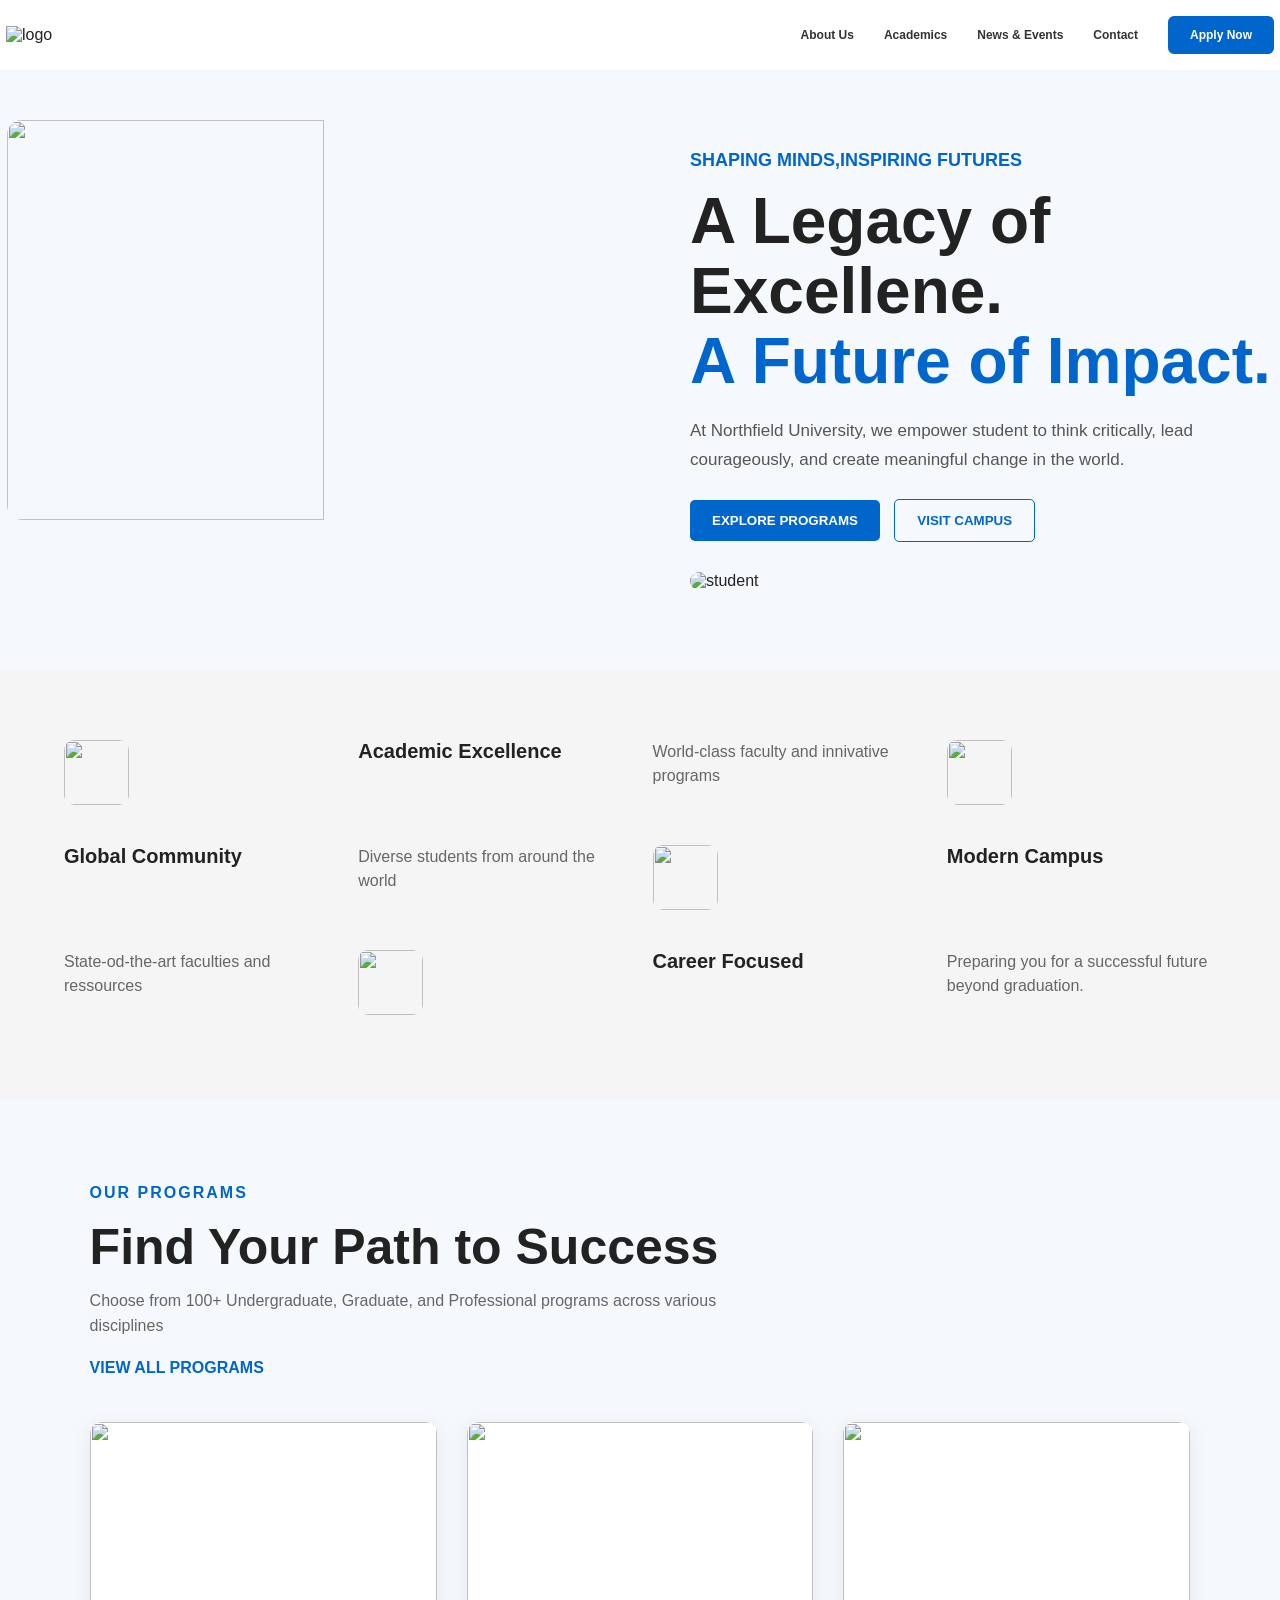
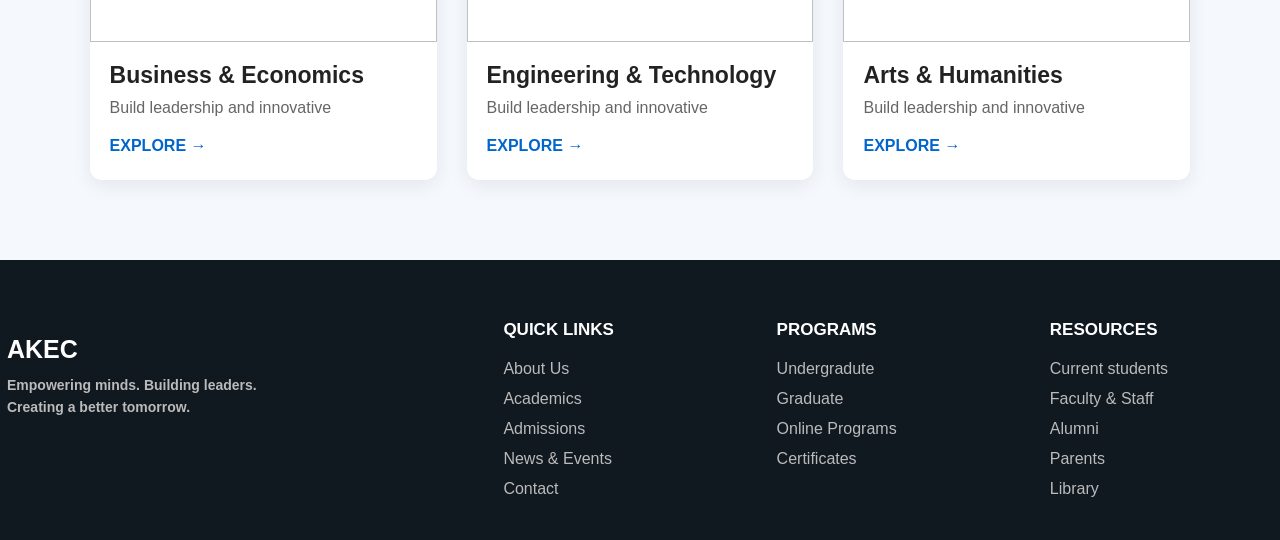
==== homePage.html @ c5a73571 "Add initial HTML and CSS files for college exploration website" ====
<!DOCTYPE html>
<html lang="en">
<head>
  <meta charset="UTF-8">
  <meta name="viewport" content="width=device-width, initial-scale=1.0">
  <title>College Exploration</title>
  <link rel="stylesheet"href="home.css">

</head>
<body>
  <nav>
    <img src="https://www.akgec.ac.in/wp-content/uploads/2019/05/AKGEC_1_0.png" alt="logo">
    <a href="collegeDetailsPage.html">About Us</a>
    <a href="collegeDetailsPage.html">Academics</a>
    <a href="collegeDetailsPage.html">News & Events</a>
    <a href="collegeDetailsPage.html">Contact</a>
    <button>Apply Now</button>
  </nav>

<div>
    <img src="https://www.akgec.ac.in/wp-content/uploads/2021/06/MCA_300X150.jpg" alt="">
   <div id="div1">
    <h4>Shaping Minds,Inspiring futures</h4>
    <h1>A Legacy of Excellene.<span>A Future of Impact.</span></h1>
    <p>
      At Northfield University, we empower student to think critically, lead courageously, and create meaningful change in the world.
    </p>
    <button>EXPLORE PROGRAMS</button>
    <button>VISIT CAMPUS</button>
    <img src="https://sagastudies.com/wp-content/uploads/2023/12/successful-students.webp" alt="student">
   </div>
</div>

   <div id="div2">
    <img src="https://img.magnific.com/premium-vector/minimal-book-icon-logo-vector-illustration-black-color-6_554682-11278.jpg" alt="">
    <h4>Academic Excellence</h4>
    <p>World-class faculty and innivative programs</p>
    
    <img src="https://encrypted-tbn0.gstatic.com/images?q=tbn:ANd9GcQgGgepMJkqxpPR21un-cZi1xj8YK_oWsen30wzfAhtf9WH5ZZxXVnFCBA&s=10" alt="">
    <h4>Global Community</h4>
    <p>Diverse students from around the world</p>

    <img src="https://png.pngtree.com/png-vector/20190214/ourmid/pngtree-vector-bank-icon-png-image_515245.jpg" alt="">
    <h4>Modern Campus</h4>
    <p>State-od-the-art faculties and ressources</p>

    <img src="https://thumbs.dreamstime.com/b/print-223451326.jpg" alt="">
    <h4>Career Focused</h4>
    <p>Preparing you for a successful future beyond graduation.</p>
   </div>
   <div id="div3">
     <div id="div4"> 
       <p>OUR PROGRAMS</p>
   <h1>Find Your Path to Success</h1>
    <p>Choose from 100+ Undergraduate, Graduate, and Professional programs across various disciplines</p>
  <a href="collegeDetailsPage.html">VIEW ALL PROGRAMS</a>
</div>

 <div class="class1">

    <div class="program-card">
        <img src="https://i.pinimg.com/736x/3c/68/b0/3c68b0db393ced9fc3160d3d92e5e106.jpg" alt="">
        <h1>Business & Economics</h1>
        <p>Build leadership and innovative</p>
        <a href="collegeDetailsPage.html">EXPLORE →</a>
    </div>

    <div class="program-card">
       <img src="https://i.pinimg.com/736x/d0/35/6b/d0356bf4da2c2104836989b2c871a918.jpg" alt="">
        <h1>Engineering & Technology</h1>
        <p>Build leadership and innovative</p>
        <a href="collegeDetailsPage.html">EXPLORE →</a>
    </div>

    <div class="program-card">
        <img src="https://i.pinimg.com/736x/26/65/3d/26653d8947cf66b9c0005bf019844806.jpg" alt="">
        <h1>Arts & Humanities</h1>
        <p>Build leadership and innovative</p>
        <a href="collegeDetailsPage.html">EXPLORE →</a>
    </div>

</div>
   </div>

   <footer>
    <div id="div6">
      <div>
        <img src="https://www.akgec.ac.in/wp-content/uploads/2019/05/AKGEC_1_0.png" alt="">
        <h1>AKEC</h1>
        <H5>Empowering minds. Building leaders.<br>Creating a better tomorrow.</H5>
        <img src="https://static.vecteezy.com/system/resources/thumbnails/041/336/156/small/social-media-icons-realistic-social-media-logotype-collection-set-popular-social-media-icons-facebook-instagram-youtube-tiktok-whatsapp-x-free-vector.jpg" alt="">
      </div>

      <div>
        <h3>QUICK LINKS</h3>
        <a href="collegeDetailsPage.html">About Us</a>
        <a href="collegeDetailsPage.html">Academics</a>
        <a href="collegeDetailsPage.html">Admissions</a>
        <a href="collegeDetailsPage.html">News & Events</a>
        <a href="collegeDetailsPage.html">Contact</a>
      </div>

      <div>
        <h3>PROGRAMS</h3>
        <a href="#">Undergradute</a>
        <a href="#">Graduate</a>
        <a href="#">Online Programs</a>
        <a href="#">Certificates</a>
      </div>

      <div>
        <h3>RESOURCES</h3>
        <a href="#">Current students</a>
        <a href="#">Faculty & Staff</a>
        <a href="#">Alumni</a>
        <a href="#">Parents</a>
        <a href="#">Library</a>


      </div>
    </div>
   </footer>
</body>
</html>
---- home.css ----
* {
    margin: 0;
    padding: 0;
    box-sizing: border-box;
}

html {
    scroll-behavior: smooth;
}

body {
    font-family: Arial, Helvetica, sans-serif;
    color: #222;
    background: whitesmoke;
    overflow-x: hidden;
}

img {
    max-width: 100%;
    display: block;
}

a {
    text-decoration: none;
    color: inherit;
}

nav {
    width: 100%;
    min-height: 70px;
    display: flex;
    align-items: center;
    gap: 30px;
    padding: 8px 6px;
    background: #fff;
    box-shadow: 0 2px 10px rgba(0, 0, 0, 0.08);
}

nav img {
    width: 70px;
    height: auto;
    margin-right: auto;
}

nav a {
    font-size: 12px;
    font-weight: 600;
    color: #333;
    transition: 0.3s;
}

nav a:hover {
    color: #0066cc;
}

nav button {
    border: none;
    background: #0066cc;
    color: white;
    padding: 12px 22px;
    border-radius: 6px;
    font-size: 12px;
    font-weight: bold;
    cursor: pointer;
    transition: 0.3s;
}

nav button:hover {
    background: #004c99;
}

body > div:first-of-type {
    height: 600px;
    display: flex;
    align-items: center;
    gap: 50px;
    padding: 70px 7px;
    background: #f5f8fc;
}

body > div:first-of-type > img {
    width: 50%;
    height: 400px;
    object-fit: cover;
    border-radius: 15px;
    transform: translateY(-50px);
}

#div1 {
    flex: 1;
}

#div1 h4 {
    color: #0066cc;
    font-size: 18px;
    margin-bottom: 15px;
    text-transform: uppercase;
}

#div1 h1 {
    font-size: clamp(35px, 5vw, 65px);
    line-height: 1.1;
    margin-bottom: 20px;
}

#div1 h1 span {
    display: block;
    color: #0066cc;
}

#div1 p {
    max-width: 600px;
    color: #555;
    font-size: 17px;
    line-height: 1.7;
    margin-bottom: 25px;
}

#div1 button {
    padding: 13px 22px;
    margin-right: 10px;
    margin-bottom: 20px;
    border: none;
    border-radius: 5px;
    background: #0066cc;
    color: white;
    font-weight: bold;
    cursor: pointer;
}

#div1 button:last-of-type {
    background: transparent;
    color: #0066cc;
    border: 1px solid #0066cc;
}

#div1 > img {
    width: 180px;
    margin-top: 10px;
    border-radius: 10px;
}

#div2 {
    width: 90%;
    max-width: 1200px;
    margin: 70px auto;
    display: grid;
    grid-template-columns: repeat(4, 1fr);
    gap: 25px;
}

#div2 img {
    width: 65px;
    height: 65px;
    object-fit: cover;
    margin-bottom: 15px;
    border-radius: 10px;
}

#div2 h4 {
    font-size: 20px;
    margin-bottom: 8px;
}

#div2 p {
    color: #666;
    line-height: 1.5;
}

#div3 {
    background: #f5f8fc;
    padding: 80px 7%;
}

#div4 {
    max-width: 700px;
    margin-bottom: 45px;
}

#div4 > p:first-child {
    color: #0066cc;
    font-weight: bold;
    letter-spacing: 2px;
}

#div4 h1 {
    font-size: clamp(32px, 4vw, 50px);
    margin: 12px 0;
}

#div4 p {
    color: #666;
    line-height: 1.6;
}

#div4 a {
    display: inline-block;
    margin-top: 20px;
    color: #0066cc;
    font-weight: bold;
}

.class1 {
    display: grid;
    grid-template-columns: repeat(3, 1fr);
    gap: 30px;
}

.program-card {
    background: white;
    border-radius: 12px;
    overflow: hidden;
    box-shadow: 0 5px 20px rgba(0, 0, 0, 0.08);
    padding-bottom: 25px;
    transition: 0.3s;
}

.program-card:hover {
    transform: translateY(-8px);
    box-shadow: 0 10px 30px rgba(0, 0, 0, 0.15);
}

.program-card img {
    width: 100%;
    height: 220px;
    object-fit: cover;
}

.program-card h1 {
    font-size: 23px;
    margin: 20px 20px 10px;
}

.program-card p {
    color: #666;
    margin: 0 20px 20px;
}

.program-card a {
    margin-left: 20px;
    color: #0066cc;
    font-weight: bold;
}

footer {
    background: #101820;
    color: white;
    padding: 60px 7px 30px;
}

#div6 {
    display: grid;
    grid-template-columns: 2fr 1fr 1fr 1fr;
    gap: 50px;
}

#div6 > div:first-child img:first-child {
    width: 130px;
    margin-bottom: 15px;
}

#div6 h1 {
    font-size: 25px;
    margin-bottom: 10px;
}

#div6 h5 {
    color: #bbb;
    line-height: 1.6;
    font-size: 14px;
}

#div6 h3 {
    margin-bottom: 20px;
    font-size: 17px;
}

#div6 a {
    display: block;
    color: #bbb;
    margin-bottom: 12px;
    transition: 0.3s;
}

#div6 a:hover {
    color: white;
}

#div6 > div:first-child img:last-child {
    width: 180px;
    margin-top: 20px;
    border-radius: 5px;
}

@media (max-width: 900px) {

    nav {
        gap: 18px;
        padding: 10px 4px;
    }

    nav img {
        width: 110px;
    }

    nav a {
        font-size: 14px;
    }

    nav button {
        padding: 10px 15px;
    }

    body > div:first-of-type {
        padding: 50px 5px;
        gap: 30px;
    }

    #div2 {
        grid-template-columns: repeat(2, 1fr);
    }

    .class1 {
        grid-template-columns: repeat(2, 1fr);
    }

    #div6 {
        grid-template-columns: repeat(2, 1fr);
    }
}

@media (max-width: 600px) {

    nav {
        flex-direction: column;
        gap: 15px;
        padding: 20px;
    }

    nav img {
        width: 120px;
        margin-right: 0;
    }

    nav a {
        font-size: 15px;
    }

    nav button {
        width: 100%;
        max-width: 200px;
    }

    body > div:first-of-type {
        flex-direction: column;
        padding: 40px 20px;
        text-align: center;
    }

    body > div:first-of-type > img {
        width: 100%;
        max-height: 300px;
    }

    #div1 h1 {
        font-size: 38px;
    }

    #div1 p {
        font-size: 15px;
    }

    #div1 button {
        width: 100%;
        margin-right: 0;
    }

    #div1 > img {
        margin: 10px auto;
    }

    #div2 {
        width: 90%;
        grid-template-columns: 1fr;
        text-align: center;
        gap: 40px;
        margin: 50px auto;
    }

    #div2 img {
        margin: 0 auto 15px;
    }

    #div3 {
        padding: 50px 20px;
    }

    #div4 {
        text-align: center;
    }

    #div4 h1 {
        font-size: 32px;
    }

    .class1 {
        grid-template-columns: 1fr;
    }

    .program-card img {
        height: 200px;
    }

    footer {
        padding: 50px 25px 30px;
    }

    #div6 {
        grid-template-columns: 1fr;
        gap: 35px;
        text-align: center;
    }

    #div6 > div:first-child img:first-child {
        margin-left: auto;
        margin-right: auto;
    }

    #div6 > div:first-child img:last-child {
        margin-left: auto;
        margin-right: auto;
    }
}

@media (max-width: 400px) {

    #div1 h1 {
        font-size: 32px;
    }

    #div1 h4 {
        font-size: 14px;
    }

    #div4 h1 {
        font-size: 28px;
    }

    .program-card h1 {
        font-size: 20px;
    }

    nav a {
        font-size: 14px;
    }
}
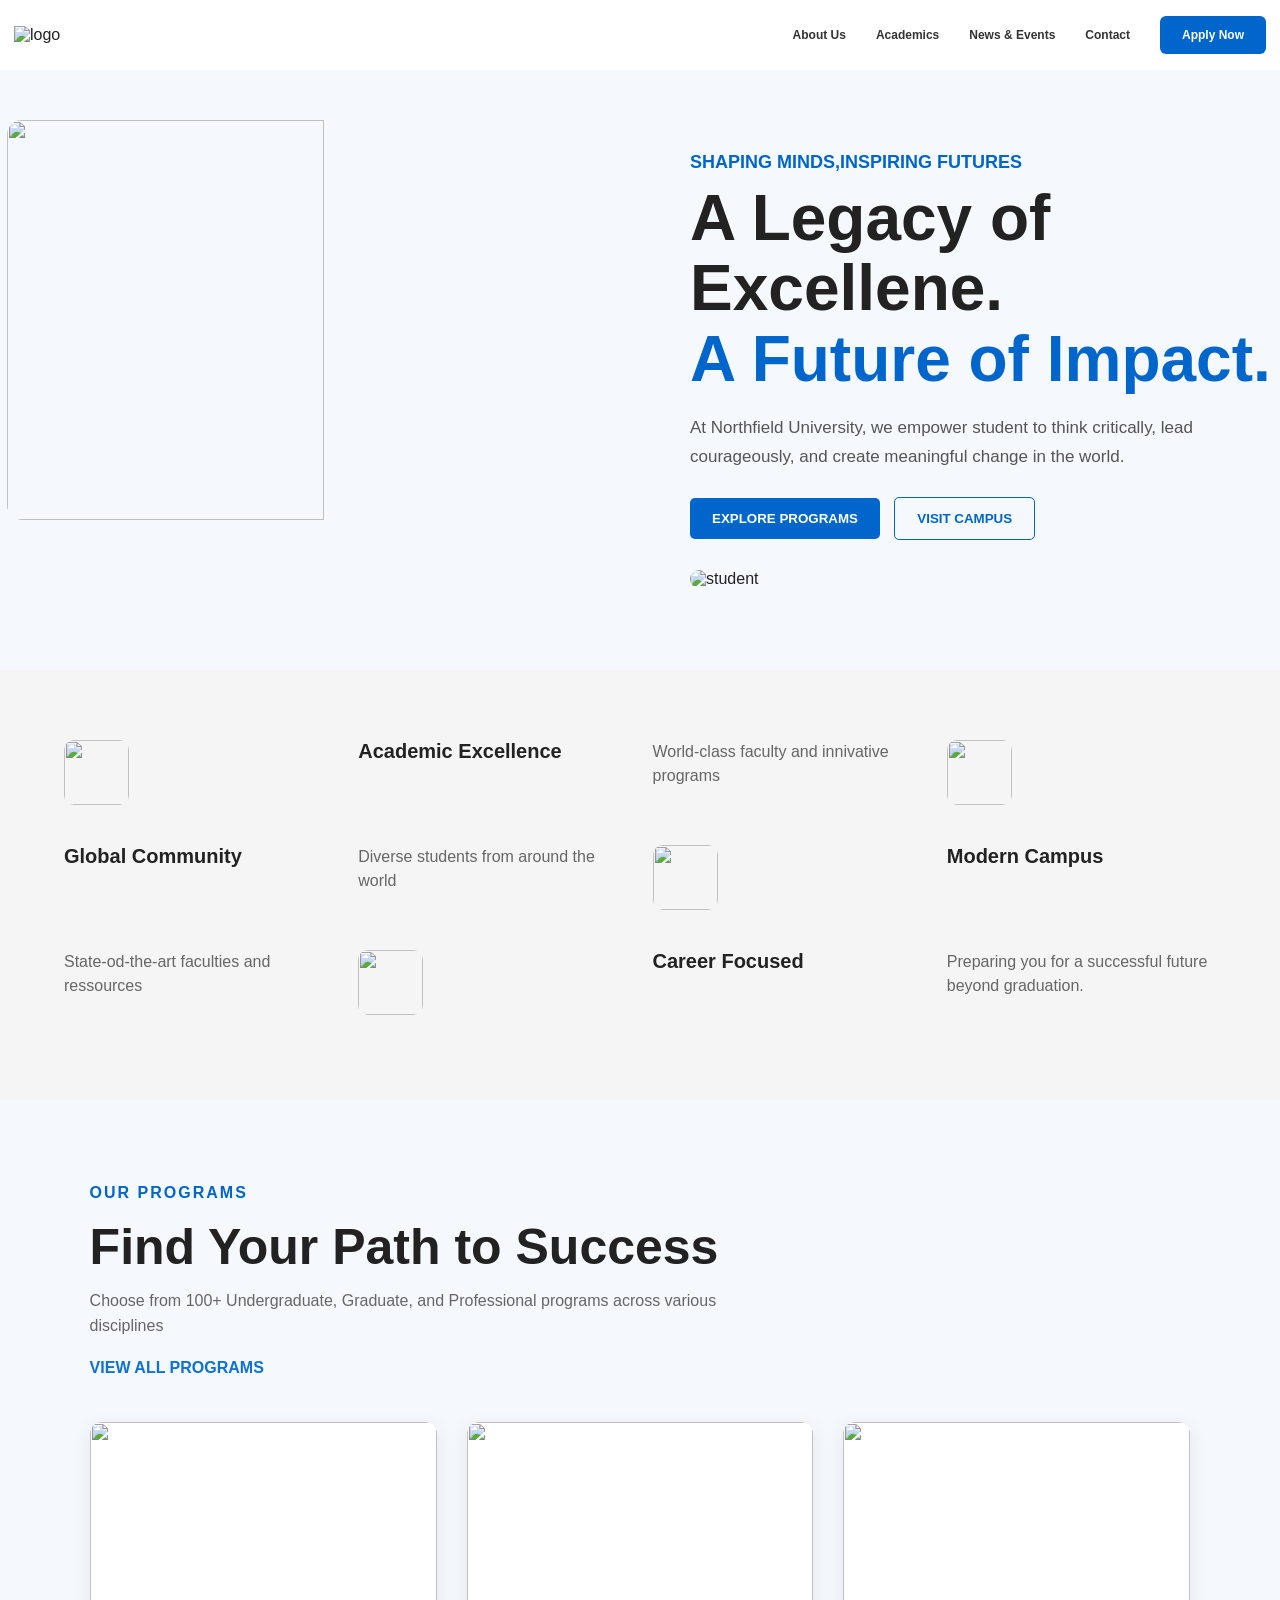
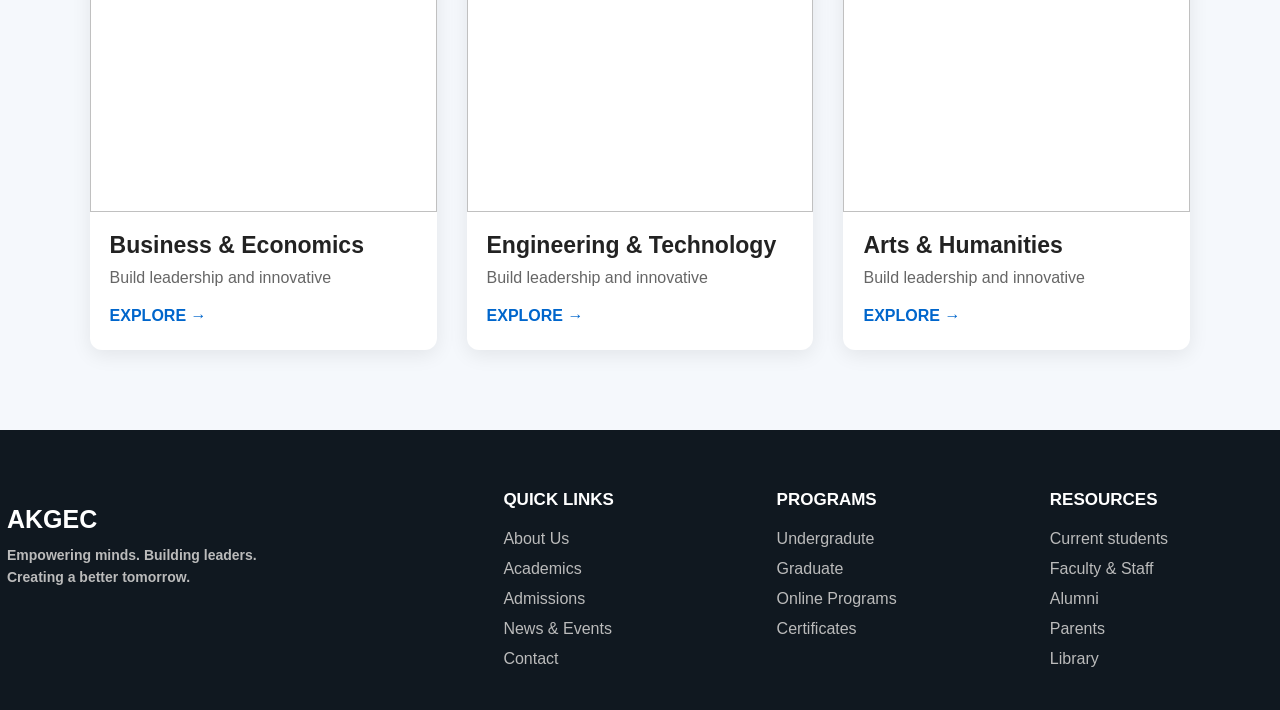
==== commit ee813b67: "Add styles and structure for college details and registration pages; create new student dashboard fi" ====
--- a/homePage.html
+++ b/homePage.html
@@ -86,8 +86,8 @@
     <div id="div6">
       <div>
         <img src="https://www.akgec.ac.in/wp-content/uploads/2019/05/AKGEC_1_0.png" alt="">
-        <h1>AKEC</h1>
-        <H5>Empowering minds. Building leaders.<br>Creating a better tomorrow.</H5>
+        <h1>AKGEC</h1>
+        <h5>Empowering minds. Building leaders.<br>Creating a better tomorrow.</h5>
         <img src="https://static.vecteezy.com/system/resources/thumbnails/041/336/156/small/social-media-icons-realistic-social-media-logotype-collection-set-popular-social-media-icons-facebook-instagram-youtube-tiktok-whatsapp-x-free-vector.jpg" alt="">
       </div>
 
--- a/home.css
+++ b/home.css
@@ -31,13 +31,13 @@
     display: flex;
     align-items: center;
     gap: 30px;
-    padding: 8px 6px;
+    padding: 8px 14px;
     background: #fff;
     box-shadow: 0 2px 10px rgba(0, 0, 0, 0.08);
 }
 
 nav img {
-    width: 70px;
+    width: 50px;
     height: auto;
     margin-right: auto;
 }
@@ -93,7 +93,7 @@
 #div1 h4 {
     color: #0066cc;
     font-size: 18px;
-    margin-bottom: 15px;
+    margin-bottom: 10px;
     text-transform: uppercase;
 }
 
@@ -196,7 +196,7 @@
 #div4 a {
     display: inline-block;
     margin-top: 20px;
-    color: #0066cc;
+    color: #0d71d5;
     font-weight: bold;
 }
 
@@ -222,7 +222,7 @@
 
 .program-card img {
     width: 100%;
-    height: 220px;
+    height: 390px;
     object-fit: cover;
 }
 
@@ -434,8 +434,17 @@
 
 @media (max-width: 400px) {
 
+       nav{
+        display: none;
+       }
+      body > div:first-of-type > img{
+        margin-top: 25px;
+       }
+       #div1 > img {
+        display: none;
+       }
     #div1 h1 {
-        font-size: 32px;
+        font-size: 25px;
     }
 
     #div1 h4 {
@@ -449,11 +458,15 @@
     .program-card h1 {
         font-size: 20px;
     }
-
+    .program-card img {
+        height: 390px;
+      object-fit: cover;
+    }
     nav a {
         font-size: 14px;
     }
-}
-
-
-
+   
+}
+
+
+
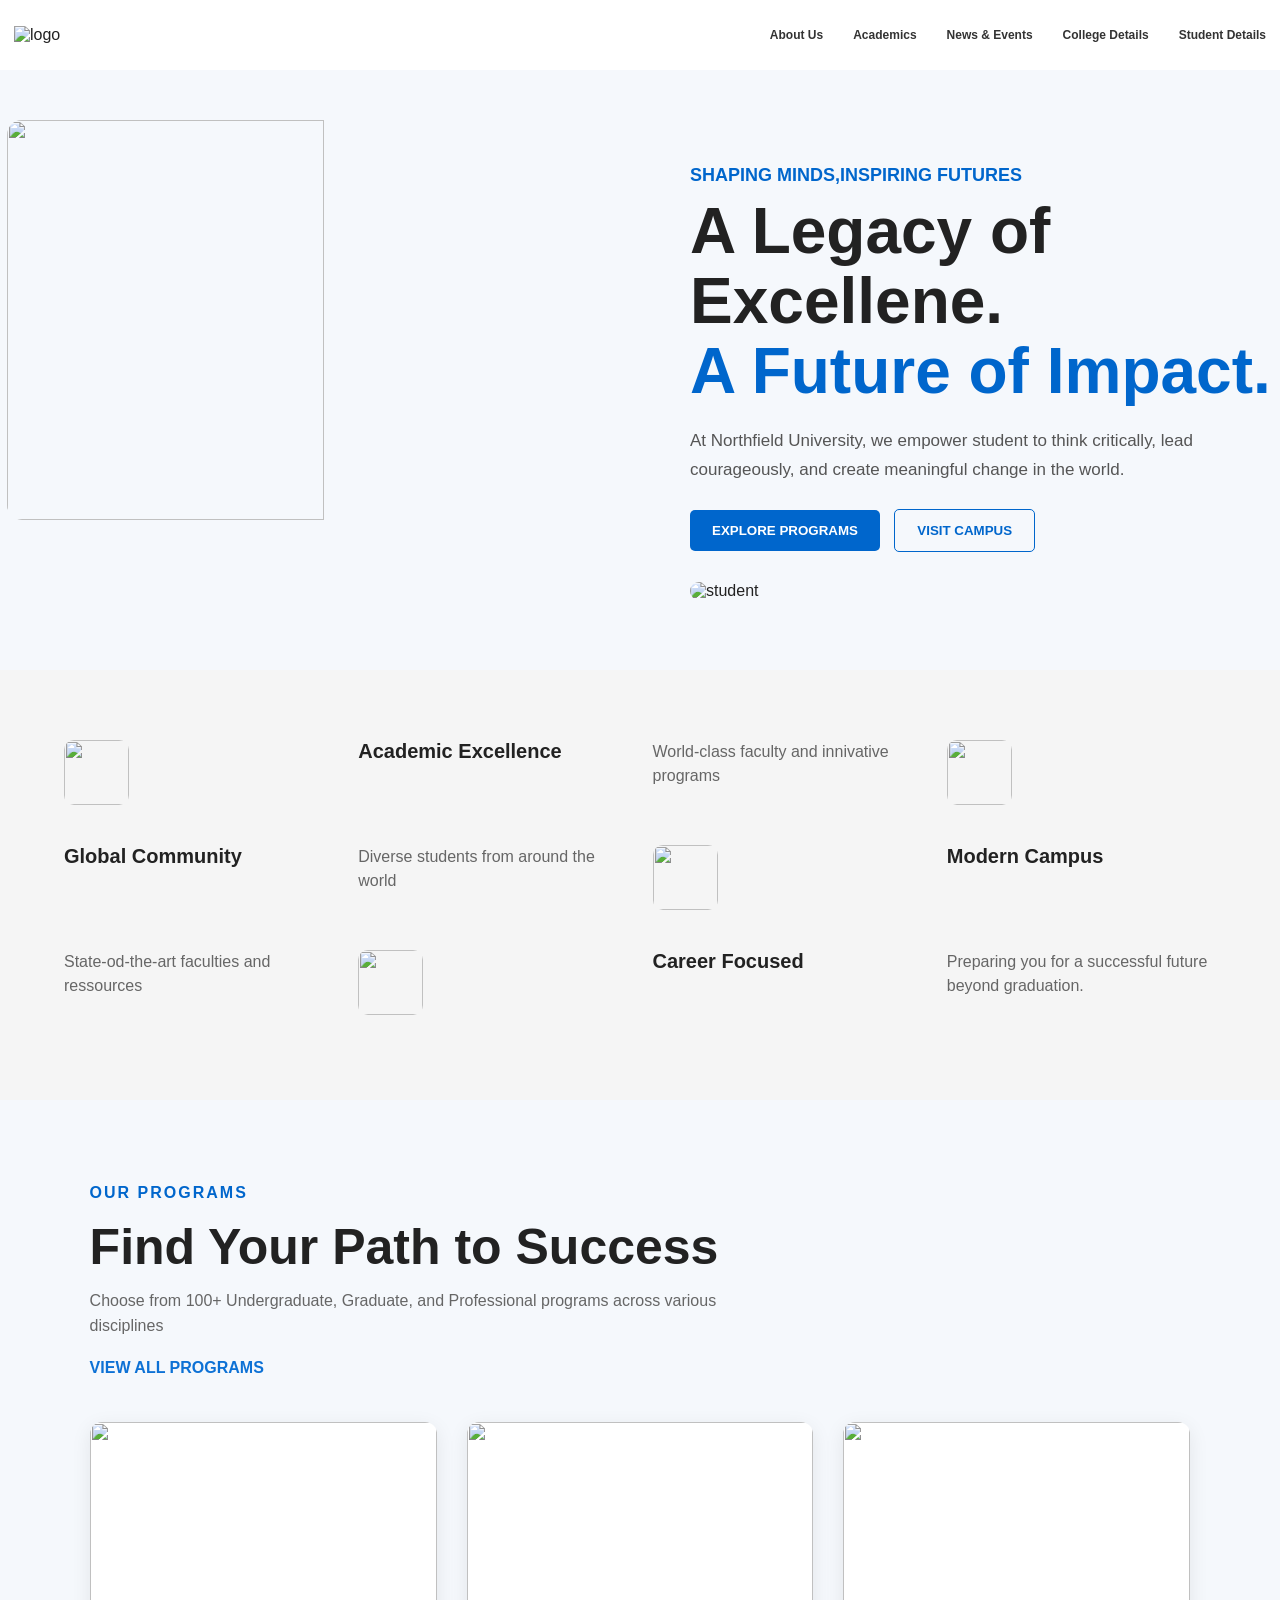
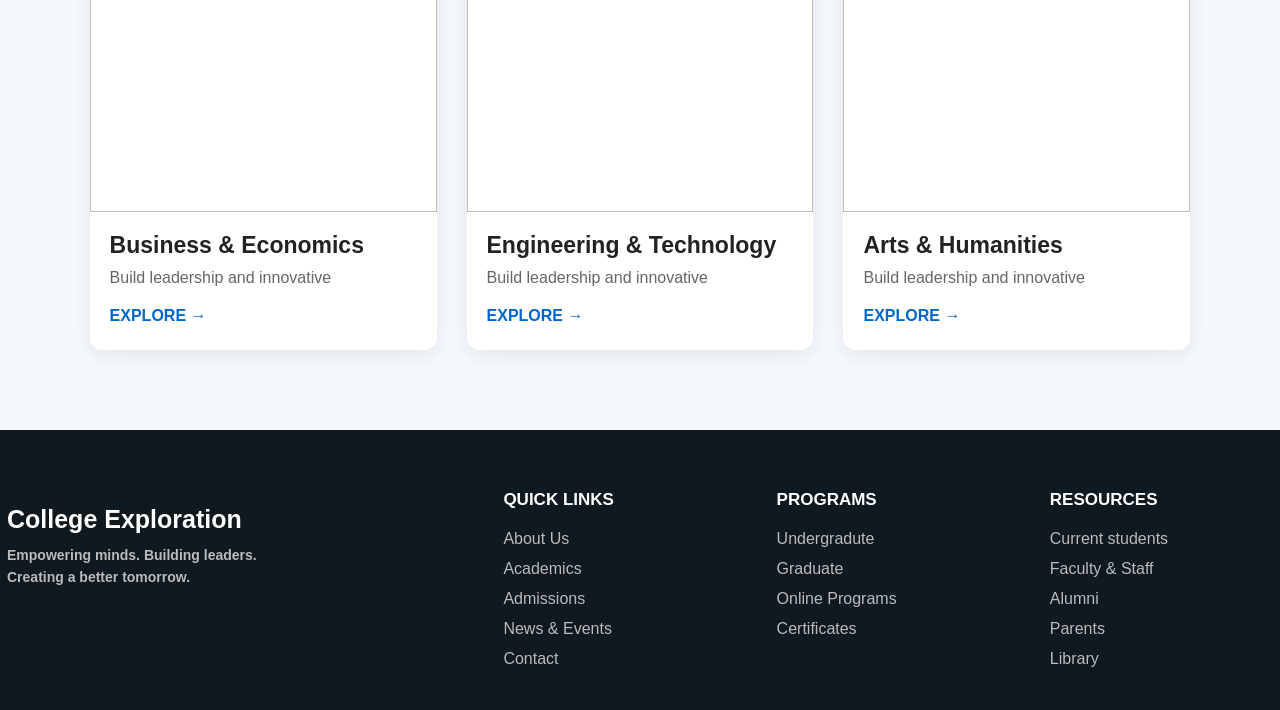
==== commit 6b68f8d2: "Update navigation and registration pages; enhance styles and replace logo" ====
--- a/homePage.html
+++ b/homePage.html
@@ -9,12 +9,12 @@
 </head>
 <body>
   <nav>
-    <img src="https://www.akgec.ac.in/wp-content/uploads/2019/05/AKGEC_1_0.png" alt="logo">
+    <img src="https://campusxplore.com/aboutus/collegexplore.png" alt="logo">
     <a href="collegeDetailsPage.html">About Us</a>
     <a href="collegeDetailsPage.html">Academics</a>
     <a href="collegeDetailsPage.html">News & Events</a>
-    <a href="collegeDetailsPage.html">Contact</a>
-    <button>Apply Now</button>
+    <a href="collegeDetailsPage.html">College Details</a>
+    <a href="sudent DashboardPage.html" >Student Details</a>
   </nav>
 
 <div>
@@ -85,8 +85,8 @@
    <footer>
     <div id="div6">
       <div>
-        <img src="https://www.akgec.ac.in/wp-content/uploads/2019/05/AKGEC_1_0.png" alt="">
-        <h1>AKGEC</h1>
+        <img src="https://campusxplore.com/aboutus/collegexplore.png" alt="">
+        <h1>College Exploration</h1>
         <h5>Empowering minds. Building leaders.<br>Creating a better tomorrow.</h5>
         <img src="https://static.vecteezy.com/system/resources/thumbnails/041/336/156/small/social-media-icons-realistic-social-media-logotype-collection-set-popular-social-media-icons-facebook-instagram-youtube-tiktok-whatsapp-x-free-vector.jpg" alt="">
       </div>
@@ -116,7 +116,6 @@
         <a href="#">Parents</a>
         <a href="#">Library</a>
 
-
       </div>
     </div>
    </footer>
--- a/home.css
+++ b/home.css
@@ -37,7 +37,7 @@
 }
 
 nav img {
-    width: 50px;
+    width: 60px;
     height: auto;
     margin-right: auto;
 }
@@ -93,6 +93,7 @@
 #div1 h4 {
     color: #0066cc;
     font-size: 18px;
+    margin-top: 25px;
     margin-bottom: 10px;
     text-transform: uppercase;
 }
